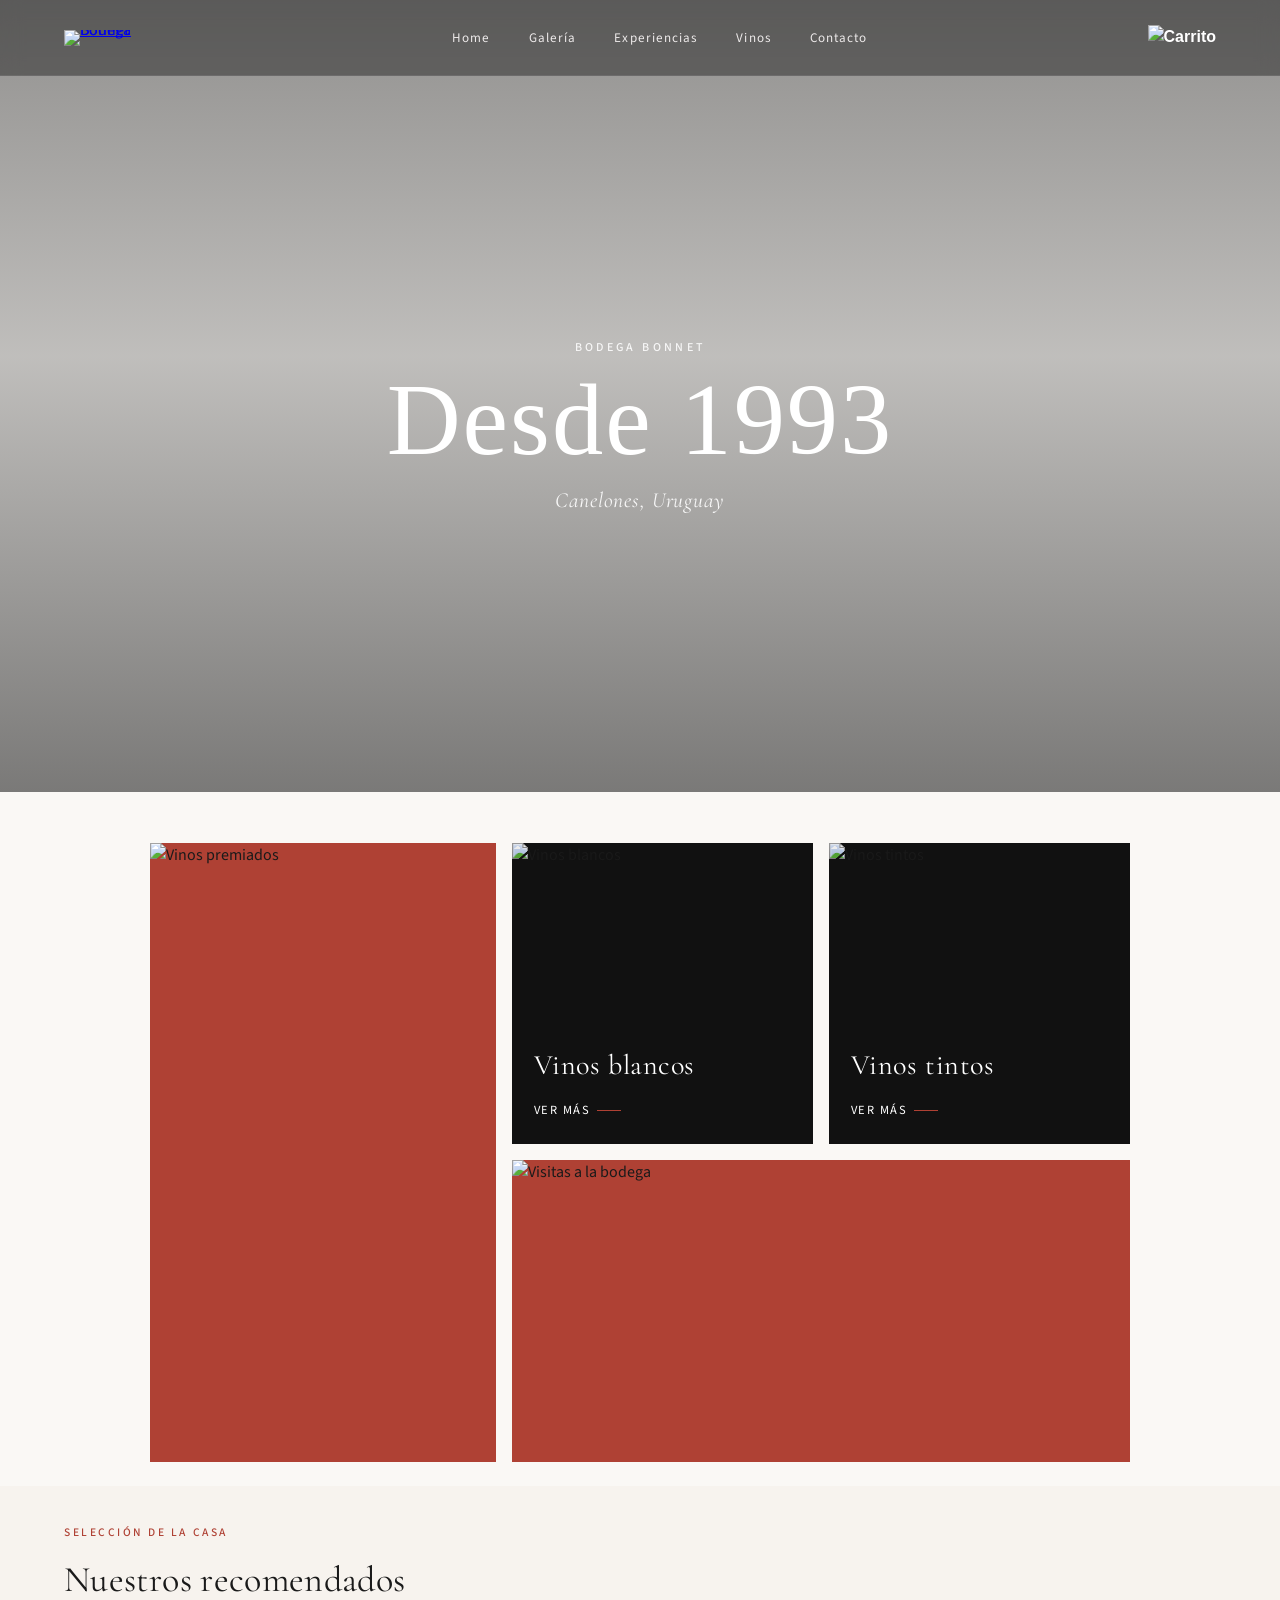
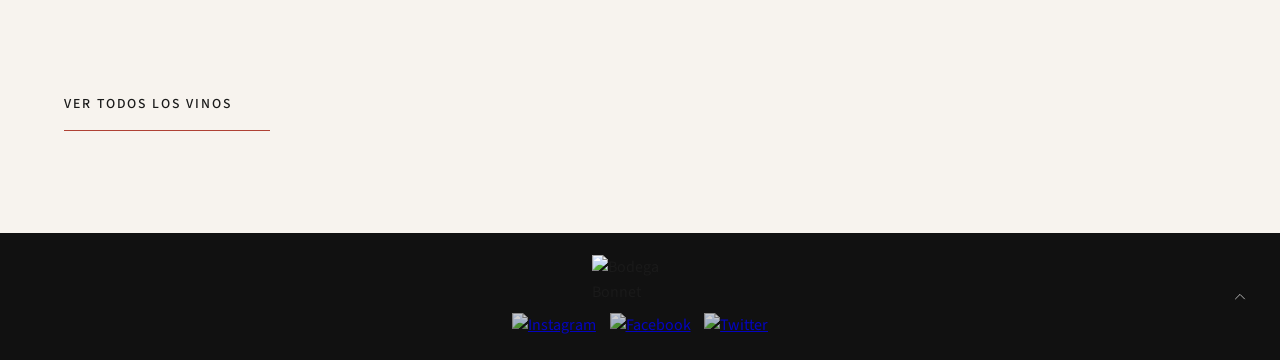
==== index.html @ 532e17ee "Add files via upload" ====
<!DOCTYPE html>
<html lang="es">

<head>
    <meta charset="UTF-8">
    <meta http-equiv="X-UA-Compatible" content="IE=edge">
    <meta name="viewport" content="width=device-width, initial-scale=1.0">
    <title>BONNET</title>
    <link rel="icon" href="IMG/LOGO.svg">
    <link rel="preconnect" href="https://fonts.googleapis.com">
    <link rel="preconnect" href="https://fonts.gstatic.com" crossorigin>
    <link href="https://fonts.googleapis.com/css2?family=Cormorant+Garamond:ital,wght@0,400;0,600;1,400&family=Source+Sans+3:wght@300;400;500;600&display=swap" rel="stylesheet">
    <link rel="stylesheet" href="estilos.css">
</head>

<body>

    <header>

        <div id="slider-vinos">

            <div id="menu-fijo">


                <nav>

                    <a href="index.html" class="logo-link" title="Ir al inicio"><img src="img/Logo-NAV.gif" alt="Bodega Bonnet" class="logo"></a>

                    <button type="button" class="nav-toggle" aria-label="Abrir menú" aria-expanded="false" aria-controls="ul">
                        <span></span>
                        <span></span>
                        <span></span>
                    </button>

                    <div id="ul">
                        <ul>
                            <li><a href="#">Home</a></li>
                            <li><a href="error.html">Galería</a></li>
                            <li><a href="actividades.html">Experiencias</a></li>
                            <li><a href="nuestrosvinos.html">Vinos</a></li>
                            <li><a href="formulario.html">Contacto</a></li>
                        </ul>
                    </div>

                    <a class="bolsa-a"><img src="img/BOLSA-DE-COMPRAS.gif" alt="Carrito" id="bolsa"> </a>
                </nav>

            </div>

            <div id="texto">
                <p class="hero-eyebrow">Bodega Bonnet</p>
                <h1>Desde 1993</h1>
                <p class="hero-sub">Canelones, Uruguay</p>
            </div>


        </div>

    </header>


    <section id="mensaje1">

        <div class="mensaje">

            <h2>¿Sos mayor de edad?</h2>
            <p class="mensaje-copy">Para ingresar a este sitio debés tener 18 años o más.</p>

            <div>
                <a id="btn-si">Sí</a>
                <a id="btn-no">No</a>
            </div>

        </div>

    </section>



    <main id="main-content">
        <section class="contenedor-section1">

            <div class="destacados-editorial">

                <article class="destacado destacado--hero">
                    <a href="nuestrosvinos.html">
                        <img src="img/vinospremiados.png" alt="Vinos premiados">
                        <div class="destacado-caption">
                            <span class="destacado-label">Selección</span>
                            <h3>Vinos premiados</h3>
                            <span class="destacado-link">Ver más</span>
                        </div>
                    </a>
                </article>

                <article class="destacado destacado--blancos" id="vinos-blancos">
                    <a href="nuestrosvinos.html">
                        <img src="img/vinos-blancos-grilla.png" alt="Vinos blancos" title="Vinos blancos">
                        <div class="destacado-caption">
                            <h3>Vinos blancos</h3>
                            <span class="destacado-link">Ver más</span>
                        </div>
                    </a>
                </article>

                <article class="destacado destacado--tintos" id="vinos-tintos">
                    <a href="nuestrosvinos.html">
                        <img src="img/vinos-tintos-grilla.png" alt="Vinos tintos">
                        <div class="destacado-caption">
                            <h3>Vinos tintos</h3>
                            <span class="destacado-link">Ver más</span>
                        </div>
                    </a>
                </article>

                <article class="destacado destacado--visitas">
                    <a href="actividades.html">
                        <img src="img/Visitas.png" alt="Visitas a la bodega" title="Nueva cosecha">
                        <div class="destacado-caption">
                            <span class="destacado-label">Experiencia</span>
                            <h3>Visitas a la bodega</h3>
                            <span class="destacado-link">Ver más</span>
                        </div>
                    </a>
                </article>

            </div>

        </section>

        <section class="section-recomendados">
            <div class="recomendaciones">
                <p class="section-eyebrow">Selección de la casa</p>
                <h2>Nuestros recomendados</h2>
            </div>

            <div class="grilla2x4">


            </div>

            <div class="cta-catalogo">
                <a id="boton-vinos" href="nuestrosvinos.html">Ver todos los vinos <img
                        src="img/flechaIr-Productos.png" alt=""></a>
            </div>

        </section>

    </main>




    <footer>

        <div class="footer-sencillo">

            <img src="img/Logo-NAV.gif" alt="Bodega Bonnet">


            <div class="redes">

                <a href="https://www.instagram.com" target="_blank"><img src="img/instagram.png" alt="Instagram"></a>
                <a href="https://www.facebook.com" target="_blank"> <img src="img/facebook.png" alt="Facebook"></a>
                <a href="https://twitter.com/?lang=en" target="_blank"><img src="img/Twiter.png" alt="Twitter"></a>

            </div>

        </div>



        <figure id="volver-home"><a href="#" aria-label="Volver arriba"><svg xmlns="http://www.w3.org/2000/svg" viewBox="0 0 24 24" fill="none" stroke="currentColor" stroke-width="1.25" stroke-linecap="round" stroke-linejoin="round" aria-hidden="true"><path d="M6 14.5 12 8.5l6 6"/></svg></a></figure>


    </footer>

    <script src="Script-js/script-nav.js"></script>
    <script src="Script-js/script-catalogo-productos.js"></script>
    <script src="Script-js/script-home.js"></script>

</body>

</html>
---- estilos.css ----
/*
* Prefixed by https://autoprefixer.github.io
* PostCSS: v8.4.14,
* Autoprefixer: v10.4.7
* Browsers: last 4 version
*/

:root{
    --color-ivory: #F7F3EE;
    --color-cream: #FAF8F5;
    --color-ink: #1A1A1A;
    --color-muted: #5C5650;
    --color-line: #D4CBC0;
    --color-terracotta: #AF4134;
    --color-terracotta-deep: #8E3228;
    --color-dark: #111111;
    --font-serif: 'Cormorant Garamond', Georgia, serif;
    --font-sans: 'Source Sans 3', 'romelio_sansregular', Arial, Helvetica, sans-serif;
    --font-script: 'tangerine', Georgia, serif;
    --space-section: clamp(3.5rem, 8vw, 6.5rem);
    --space-page: clamp(1.25rem, 5vw, 7%);
    --max-width: 1180px;
    --ease: cubic-bezier(0.22, 1, 0.36, 1);
}

*{
    margin: 0;
    padding: 0;
     box-sizing: border-box;
}

html{
    scroll-behavior: smooth;
}
.contenedor{
    width:80%;
    margin: 0 auto;

    
}


@font-face {
    font-family: 'romelio_sansregular';
    src: url(font/romelio-webfont.woff2) format('woff2'),
         url(font/romelio-webfont.woff) format('woff');
    font-weight: normal;
    font-style: normal;

}

@font-face {
    font-family: 'tangerine';
    src: url(font/tangerine-bold-webfont.woff) format('woff2'),
         url(font/tangerine-regular-webfont.woff2) format('woff');
    font-weight: normal;
    font-style: normal;

}

@font-face {
    font-family: 'Concert One';
    src: url('font/fonts/ConcertOne-Regular.eot');
    src: url('font/fonts/ConcertOne-Regular.eot?#iefix') format('embedded-opentype'),
         url('font/fonts/ConcertOne-Regular.woff2') format('woff2'),
         url('font/fonts/ConcertOne-Regular.woff') format('woff'),
         url('font/fonts/ConcertOne-Regular.ttf')  format('truetype'),
         url('font/fonts/ConcertOne-Regular.svg#Concert One') format('svg');
}

body{
    position: relative;
    background-color: var(--color-cream);
    color: var(--color-ink);
    font-family: var(--font-sans);
    font-weight: 400;
    line-height: 1.55;
    -webkit-font-smoothing: antialiased;
}


/* --------------------- HOME ---------------------------*/



/*-----------------------Menú---------------------------*/

#slider-vinos{
    min-height: 88vh;
    background-image: url(img/1.png);
    transition: background-image 1.2s var(--ease);
    background-size: cover;
    background-position: center;
    position: relative;
    display: flex;
    align-items: center;
    justify-content: center;
}

#slider-vinos::before{
    content: "";
    position: absolute;
    inset: 0;
    background: linear-gradient(
        180deg,
        rgba(17, 17, 17, 0.45) 0%,
        rgba(17, 17, 17, 0.25) 45%,
        rgba(17, 17, 17, 0.55) 100%
    );
    pointer-events: none;
}

header{
    position: relative;
    z-index: 10050;
}

#menu-fijo {
    width: 100%;
    position: fixed;
    top: 0;
    left: 0;
    z-index: 10050;
}

h1{
    color: white;
    font-size: clamp(3.5rem, 8vw, 6.5rem);
    font-family: var(--font-script);
    font-weight: normal;
    line-height: 1;
    letter-spacing: 0.02em;
}    

#texto{
    position: relative;
    z-index: 1;
    display: flex;
    flex-direction: column;
    text-align: center;
    justify-content: center;
    align-items: center;
    padding: 8rem var(--space-page) 4rem;
    gap: 0.75rem;
    animation: heroFade 1.4s var(--ease) both;
}

.hero-eyebrow{
    font-family: var(--font-sans);
    font-size: 0.75rem;
    font-weight: 500;
    letter-spacing: 0.28em;
    text-transform: uppercase;
    color: rgba(255, 255, 255, 0.88);
}

.hero-sub{
    font-family: var(--font-serif);
    font-size: clamp(1.05rem, 2vw, 1.35rem);
    font-style: italic;
    color: rgba(255, 255, 255, 0.9);
    letter-spacing: 0.04em;
}

@keyframes heroFade{
    from{
        opacity: 0;
        transform: translateY(18px);
    }
    to{
        opacity: 1;
        transform: translateY(0);
    }
}

header div nav,
#nuestros-vinos nav{
    background-color: rgba(17, 17, 17, 0.42);
    -webkit-backdrop-filter: blur(10px);
    backdrop-filter: blur(10px);
    display: flex;
    justify-content: space-between;
    align-items: center;
    min-height: 4.75rem;
    padding: 0.75rem var(--space-page);
    border-bottom: 1px solid rgba(255, 255, 255, 0.08);
}


#ul ul{
    list-style: none;
    display: flex;
    gap: clamp(1.25rem, 3vw, 2.75rem);
    align-items: center;
}


#ul ul li a{
    text-decoration: none;
    color: rgba(249, 245, 245, 0.92);
    font-family: var(--font-sans);
    font-size: 0.82rem;
    font-weight: 400;
    letter-spacing: 0.08em;
    position: relative;
    padding-bottom: 0.2rem;
    transition: color 0.35s var(--ease);
}

#ul ul li a::after{
    content: "";
    position: absolute;
    left: 0;
    bottom: 0;
    width: 100%;
    height: 1px;
    background: var(--color-terracotta);
    transform: scaleX(0);
    transform-origin: left;
    transition: transform 0.35s var(--ease);
}

#ul li a:hover{
    text-decoration: none;
    font-weight: 400;
    color: #ffffff;
}

#ul li a:hover::after{
    transform: scaleX(1);
}

.logo-link{
    display: inline-flex;
    align-items: center;
    line-height: 0;
    position: relative;
    z-index: 10110;
}

.logo{
    width: 108px;
    display: block;
}

.nav-toggle{
    display: none;
    width: 2.5rem;
    height: 2.5rem;
    padding: 0;
    border: none;
    background: transparent;
    cursor: pointer;
    position: relative;
    z-index: 10110;
    flex-direction: column;
    justify-content: center;
    align-items: center;
    gap: 5px;
}

.nav-toggle span{
    display: block;
    width: 1.35rem;
    height: 1.5px;
    background: #fff;
    transition: transform 0.3s var(--ease), opacity 0.3s var(--ease);
}

.bolsa-a{
    position: relative;
    z-index: 10110;
}




/*---------------- Mensaje al entrar ---------------------------*/
#mensaje1{
    display: none;
    justify-content: center;
    align-items: center;
    width: 100%;
    height: 100%;
    min-height: 100vh;
    padding: 1.5rem;
    background: rgba(17, 17, 17, 0.72);
    position: fixed;
    inset: 0;
    z-index: 10000;
}

#mensaje1[style*="block"]{
    display: flex !important;
}

.mensaje{
    width: min(100%, 420px);
    padding: 2.5rem 2rem 2rem;
    background: var(--color-ivory);
    text-align: center;
    box-shadow: 0 24px 60px rgba(0, 0, 0, 0.28);
}

.mensaje h2{
     font-family: var(--font-serif);
     font-size: clamp(1.6rem, 3vw, 2rem);
     font-weight: 400;
     text-align: center;
     margin-bottom: 0.65rem;
     color: var(--color-ink);
}

.mensaje-copy{
    font-family: var(--font-sans);
    font-size: 0.95rem;
    color: var(--color-muted);
    margin-bottom: 0.5rem;
}

.mensaje div {
    display: flex;
    justify-content: center;
    align-items:center ;
    gap: 1rem;
    padding: 1.5rem 0 0;
}



.mensaje div a{
    text-align: center;
    display:flex;
    justify-content: center;
    align-items: center;
    text-decoration: none;
    min-width: 6.5rem;
    height: 2.75rem;
    font-family: var(--font-sans);
    font-size: 0.9rem;
    font-weight: 500;
    letter-spacing: 0.06em;
    padding: 0 1.25rem;
    cursor: pointer;
    transition: background-color 0.3s var(--ease), color 0.3s var(--ease), border-color 0.3s var(--ease);
}

#btn-si{
    background-color: var(--color-ink);
    color: #fff;
    border: 1px solid var(--color-ink);
}

#btn-no{
    background-color: transparent;
    color: var(--color-ink);
    border: 1px solid var(--color-line);
}

.mensaje div a:hover {
    background-color: var(--color-terracotta);
    border-color: var(--color-terracotta);
    color: #fff;
}

 
/*----------------Sección destacados editorial -------------------*/

 

 .contenedor-section1{
    padding: clamp(2rem, 4vw, 3.25rem) var(--space-page) clamp(1rem, 2vw, 1.5rem);
    background: var(--color-cream);
 }


.destacados-editorial{
    max-width: 980px;
    margin: 0 auto;
    display: grid;
    grid-template-columns: 1.15fr 1fr 1fr;
    grid-template-rows: auto auto;
    gap: 1rem;
    align-items: stretch;
}

.destacado{
    position: relative;
    overflow: hidden;
    min-height: 0;
    background: var(--color-dark);
}

.destacado a{
    display: block;
    height: 100%;
    color: inherit;
    text-decoration: none;
}

.destacado img{
    width: 100%;
    height: 100%;
    object-fit: cover;
    display: block;
    opacity: 0.92;
    transition: transform 0.9s var(--ease), opacity 0.5s var(--ease);
}

.destacado:hover img{
    transform: scale(1.04);
    opacity: 1;
}

.destacado-caption{
    position: absolute;
    left: 0;
    right: 0;
    bottom: 0;
    padding: 1.5rem 1.35rem 1.35rem;
    background: linear-gradient(180deg, transparent 0%, rgba(17, 17, 17, 0.72) 100%);
    color: #fff;
    z-index: 1;
}

.destacado-label{
    display: inline-block;
    font-family: var(--font-sans);
    font-size: 0.68rem;
    font-weight: 500;
    letter-spacing: 0.22em;
    text-transform: uppercase;
    color: rgba(255, 255, 255, 0.78);
    margin-bottom: 0.35rem;
}

.destacado-caption h3{
    font-family: var(--font-serif);
    font-size: clamp(1.35rem, 2.2vw, 1.85rem);
    font-weight: 400;
    letter-spacing: 0.02em;
    margin-bottom: 0.55rem;
}

.destacado-link{
    display: inline-flex;
    align-items: center;
    gap: 0.4rem;
    font-family: var(--font-sans);
    font-size: 0.78rem;
    letter-spacing: 0.12em;
    text-transform: uppercase;
    color: #fff;
    position: relative;
    padding-bottom: 0.15rem;
}

.destacado-link::after{
    content: "";
    width: 1.5rem;
    height: 1px;
    background: var(--color-terracotta);
    transition: width 0.35s var(--ease);
}

.destacado:hover .destacado-link::after{
    width: 2.5rem;
}

.destacado--hero{
    grid-column: 1;
    grid-row: 1 / span 2;
    background: #AF4134;
    min-height: 100%;
}

.destacado--blancos{
    grid-column: 2;
    grid-row: 1;
    aspect-ratio: 1 / 1;
}

.destacado--tintos{
    grid-column: 3;
    grid-row: 1;
    aspect-ratio: 1 / 1;
}

.destacado--visitas{
    grid-column: 2 / span 2;
    grid-row: 2;
    aspect-ratio: 2.05 / 1;
    background: #AF4134;
}

/* Imágenes con tipografía propia: mostrar enteras, sin recorte */
.destacado--hero img,
.destacado--visitas img{
    width: 100%;
    height: 100%;
    object-fit: contain;
    object-position: center;
    opacity: 1;
}

/* El texto ya está en la imagen: no taparlo con caption */
.destacado--hero .destacado-caption,
.destacado--visitas .destacado-caption{
    background: transparent;
    padding: 0.85rem 1rem;
    opacity: 0;
    transition: opacity 0.35s var(--ease);
}

.destacado--hero:hover .destacado-caption,
.destacado--visitas:hover .destacado-caption{
    opacity: 1;
}

.destacado--hero .destacado-label,
.destacado--hero .destacado-caption h3,
.destacado--visitas .destacado-label,
.destacado--visitas .destacado-caption h3{
    display: none;
}

.destacado--hero .destacado-link,
.destacado--visitas .destacado-link{
    background: rgba(17, 17, 17, 0.72);
    padding: 0.45rem 0.75rem;
}

/* Legacy grids kept for compatibility */
.grilla4x3,
.grilla1x4{
    display: none;
}

/* ---------------------------- Recomendados -----------------------------------*/

.section-recomendados{
    padding: 0 var(--space-page) var(--space-section);
    background: var(--color-ivory);
}

.grilla2x4{
    max-width: var(--max-width);
    margin: 0 auto 2.5rem;
    display: grid;
    grid-template-columns: repeat(4, 1fr);
    gap: clamp(1.25rem, 3vw, 2rem);
    align-items: start;
}

.grilla2x4 article,
.recomendado-card{
    transition: transform 0.5s var(--ease);
    background: transparent;
}

.grilla2x4 article:hover,
.recomendado-card:hover{
    transform: translateY(-6px);
}

.recomendado-media{
    display: block;
    overflow: hidden;
    background: #EFE8DF;
    aspect-ratio: 3 / 4;
    margin-bottom: 1rem;
}

 .links-destacados a{
    display: inline-block;
    font-family: var(--font-sans);
    text-decoration: none;
    color: var(--color-ink);
    padding: 0;
    text-align: left;
    font-size: 0.78rem;
    letter-spacing: 0.12em;
    text-transform: uppercase;
    border-bottom: 1px solid var(--color-terracotta);
    padding-bottom: 0.15rem;
    transition: color 0.3s var(--ease);
}

.links-destacados a:hover{
    color: var(--color-terracotta);
}

.grilla2x4 p,
.recomendado-info p {
    color: var(--color-muted);
    text-align: left;
    font-family: var(--font-sans);
    font-size: 0.88rem;
    line-height: 1.55;
    margin-top: 0.45rem;
    margin-bottom: 0.75rem;
    display: -webkit-box;
    -webkit-line-clamp: 3;
    -webkit-box-orient: vertical;
    overflow: hidden;
}

.recomendado-info h3{
    font-family: var(--font-serif);
    font-size: 1.35rem;
    font-weight: 400;
    color: var(--color-ink);
    letter-spacing: 0.01em;
}


.recomendaciones h2{
    font-size: clamp(1.5rem, 3vw, 2.25rem);
    font-weight: 400;
    letter-spacing: 0.01em;
    font-family: var(--font-serif);
    color: var(--color-ink);
    padding-bottom: 0;
}
.recomendaciones {
    max-width: var(--max-width);
    margin: 0 auto;
    padding: clamp(1.75rem, 3vw, 2.5rem) 0 2rem;
}

.section-eyebrow{
    font-family: var(--font-sans);
    font-size: 0.72rem;
    font-weight: 500;
    letter-spacing: 0.22em;
    text-transform: uppercase;
    color: var(--color-terracotta);
    margin-bottom: 0.65rem;
}

article .precio-destacados,
.precio-destacados{
    font-family: var(--font-sans);
    font-size: 1rem;
    font-weight: 600;
    color: var(--color-ink);
    letter-spacing: 0.02em;
    margin-bottom: 0.85rem !important;
}
.grilla2x4 > *:nth-child(1),
.grilla2x4 > *:nth-child(2),
.grilla2x4 > *:nth-child(3),
.grilla2x4 > *:nth-child(4){
    grid-column: auto;
    grid-row: auto;
}



.grilla2x4  article img,
.recomendado-media img{
    width: 100%;
    height: 100%;
    max-width: 100%;
    object-fit: cover;
    transition: transform 0.8s var(--ease);
}

.recomendado-card:hover .recomendado-media img{
    transform: scale(1.04);
}

section #boton-mas-vinos{
    display: flex;
    justify-content: space-between;

}
#boton-vinos img{
   width: 28px;
   transition: transform 0.45s var(--ease);
   margin-left: 0.65rem;
   
}

.cta-catalogo{
    max-width: var(--max-width);
    margin: 0 auto;
    display: flex;
    justify-content: flex-start;
}


#boton-vinos{
 text-decoration: none;
 font-family: var(--font-sans);
 color: var(--color-ink);
 padding: 0.9rem 0;
 background-color: transparent;
 text-align: center;
 display: inline-flex;
 justify-content: center;
 align-items: center;
 margin-bottom: 0;
 font-size: 0.86rem;
 font-weight: 500;
 letter-spacing: 0.14em;
 text-transform: uppercase;
 margin-left: 0;
 margin-right: 0;
 border-bottom: 1px solid var(--color-terracotta);
 transition: color 0.3s var(--ease);
}
#boton-vinos:hover{
    color: var(--color-terracotta);
}
#boton-vinos img:hover{
    transform: translateX(4px);
}
   



   /*------------------------FOOTER------------------------------*/

   
   footer{

    display: flex;
    justify-content: center;
    align-items: center;
   position: relative;
   background-color: var(--color-dark);
   background-size: cover;
   padding: 1.35rem var(--space-page);
   
}
  
.footer-sencillo{

    display: flex; 
   flex-direction: column;
   align-items: center;
   
}
  
  footer .footer-sencillo > img,
  footer .footer-sencillo > a > img {
    
   width: 96px;
   margin-bottom: 0.55rem;
    
  }
    
    .redes {
        display: flex; 
        align-items: center;
        justify-content: center;
        gap: 0.85rem;
        padding: 0;
      
      }


  
   .redes a img{
    transition: transform 0.45s var(--ease), opacity 0.3s var(--ease);
    width: 20px;
    opacity: 0.8;
    
   }
   .redes a img:hover {
    transform: translateY(-2px);
    opacity: 1;
    
   }

@media (max-width: 960px){
    .destacados-editorial{
        grid-template-columns: 1fr 1fr;
        grid-template-rows: auto;
    }
    .destacado--hero{
        grid-column: 1 / span 2;
        grid-row: auto;
        aspect-ratio: 1 / 1;
        min-height: 0;
    }
    .destacado--blancos,
    .destacado--tintos,
    .destacado--visitas{
        grid-column: auto;
        grid-row: auto;
    }
    .destacado--visitas{
        grid-column: 1 / span 2;
        aspect-ratio: 2 / 1;
    }
    .grilla2x4{
        grid-template-columns: 1fr 1fr;
    }
    #ul ul{
        gap: 1rem;
    }
}

@media (max-width: 700px){
    header div nav,
    #nuestros-vinos nav{
        flex-wrap: nowrap;
        gap: 0.75rem;
        min-height: 4.25rem;
        padding: 0.75rem 1rem;
        position: relative;
    }

    .nav-toggle{
        display: flex;
        margin-left: auto;
        order: 3;
    }

    .bolsa-a{
        order: 2;
        margin-left: auto;
    }

    .nav-toggle{
        margin-left: 0.35rem;
    }

    #ul{
        position: fixed;
        top: 0;
        right: 0;
        left: auto;
        bottom: auto;
        width: min(100%, 20rem);
        height: 50vh;
        background: rgba(17, 17, 17, 0.97);
        display: flex;
        align-items: center;
        justify-content: center;
        opacity: 0;
        visibility: hidden;
        pointer-events: none;
        transition: opacity 0.35s var(--ease), visibility 0.35s var(--ease), transform 0.35s var(--ease);
        transform: translateY(-0.75rem);
        z-index: 10100;
        order: unset;
        box-shadow: -8px 12px 40px rgba(0, 0, 0, 0.35);
    }

    nav.nav-abierta #ul{
        opacity: 1;
        visibility: visible;
        pointer-events: auto;
        transform: translateY(0);
    }

    body.menu-bloqueado header,
    body.menu-bloqueado #menu-fijo,
    body.menu-bloqueado nav{
        z-index: 10100;
        position: relative;
    }

    body.menu-bloqueado #menu-fijo{
        position: fixed;
    }

    #experiencia,
    #form,
    .error,
    main,
    .contenedor-section1,
    .section-recomendados,
    .section-descuentos,
    .filtros,
    #detalle,
    .miga-de-pan{
        position: relative;
        z-index: 1;
    }

    #cartel-proximamente{
        z-index: 2;
    }

    #ul ul{
        flex-direction: column;
        flex-wrap: nowrap;
        justify-content: center;
        gap: 1.5rem;
        text-align: center;
    }

    #ul ul li a{
        font-size: 1.15rem;
        letter-spacing: 0.14em;
    }

    nav.nav-abierta .nav-toggle span:nth-child(1){
        transform: translateY(6.5px) rotate(45deg);
    }
    nav.nav-abierta .nav-toggle span:nth-child(2){
        opacity: 0;
    }
    nav.nav-abierta .nav-toggle span:nth-child(3){
        transform: translateY(-6.5px) rotate(-45deg);
    }

    body.menu-bloqueado{
        overflow: hidden;
    }

    .destacados-editorial{
        grid-template-columns: 1fr;
        gap: 1rem;
    }
    .destacado--hero,
    .destacado--visitas,
    .destacado--blancos,
    .destacado--tintos{
        grid-column: 1;
        aspect-ratio: 1 / 1;
        min-height: 0;
    }
    .grilla2x4{
        grid-template-columns: 1fr;
        max-width: 420px;
    }
    .cta-catalogo{
        justify-content: flex-start;
    }
    #mensaje1 .mensaje{
        padding: 2rem 1.35rem;
    }
}

 
/* Legacy placeholders — grids replaced by .destacados-editorial */
.grilla4x3  img{ width: 100%; height: 100%; object-fit: cover; }
.grilla1x4 a{ display: none; }

 
 
   /* -----------------------Formulario------------------------*/
   
   #form{
    position: relative;
    display: block;
    width: 80%;
    max-width: var(--max-width);
    margin: 0 auto;
    padding: clamp(2.5rem, 5vw, 4rem) 0 clamp(3.5rem, 6vw, 5rem);
    background: transparent;
    background-image: none;
   }

   #form::before{
    content: "";
    position: absolute;
    right: -4%;
    top: 18%;
    width: min(42vw, 380px);
    height: min(42vw, 380px);
    background-image: url(IMG/backgroungFormulario1.jpg);
    background-size: cover;
    background-position: center;
    opacity: 0.12;
    pointer-events: none;
    z-index: 0;
   }

   .contacto-intro{
    position: relative;
    z-index: 1;
    max-width: 36rem;
    margin-bottom: 2.25rem;
   }

   .contacto-intro .section-eyebrow{
    margin-bottom: 0.55rem;
   }

   #textoh3{
     width: auto;
     border-bottom: none;
     margin: 0 0 0.75rem;
     font-family: var(--font-serif);
     font-size: clamp(1.85rem, 3.5vw, 2.75rem);
     letter-spacing: 0.01em;
     font-weight: 400;
     text-align: left;
     color: var(--color-ink);
   }

   .contacto-lead{
    font-family: var(--font-sans);
    font-size: 1rem;
    color: var(--color-muted);
    line-height: 1.6;
    margin: 0;
   }

   .contacto-layout{
    position: relative;
    z-index: 1;
    display: grid;
    grid-template-columns: minmax(0, 1.4fr) minmax(220px, 0.75fr);
    gap: clamp(2rem, 5vw, 3.5rem);
    align-items: start;
   }

   #form form,
   .contacto-form{
    width: 100%;
    padding: 0;
    display: flex;
    flex-direction: column;
    gap: 1.1rem;
   }

   .form-row{
    display: grid;
    grid-template-columns: 1fr 1fr;
    gap: 1rem;
   }

   #form label {
    display: flex;
    flex-direction: column;
    gap: 0.45rem;
    margin-bottom: 0;
    font-family: var(--font-sans);
    font-size: 0.78rem;
    font-weight: 500;
    letter-spacing: 0.08em;
    text-transform: uppercase;
    color: var(--color-muted);
  }

  #form input,
  #form textarea {
    width: 100%;
    height: auto;
    min-height: 2.75rem;
    padding: 0.75rem 0.9rem;
    box-sizing: border-box;
    background-color: var(--color-ivory);
    border: 1px solid var(--color-line);
    color: var(--color-ink);
    font-family: var(--font-sans);
    font-size: 0.95rem;
    letter-spacing: 0;
    text-transform: none;
    font-weight: 400;
    outline: none;
    transition: border-color 0.25s var(--ease), box-shadow 0.25s var(--ease);
  }

  #form textarea{
    min-height: 8rem;
    resize: vertical;
  }

  #form input::placeholder,
  #form textarea::placeholder{
    color: #9A928A;
  }

  #form input:focus,
  #form textarea:focus{
    border-color: var(--color-terracotta);
    box-shadow: 0 0 0 3px rgba(175, 65, 52, 0.12);
  }

  .form-note,
  #form form p.form-note{
    font-family: var(--font-sans);
    font-size: 0.82rem;
    color: var(--color-muted);
    margin: 0;
  }

   #mensaje-de-error,
   #mensaje-de-error2{
    color: var(--color-terracotta-deep);
    font-size: 0.85rem;
    font-family: var(--font-sans);
    margin: 0;
    min-height: 0;
   }

   #mensaje-ok{
    font-size: 0.9rem;
    padding: 0;
    font-family: var(--font-sans);
    color: #2f6b4f;
    margin: 0;
   }

  #form button,
  #btn-enviar-form {
    align-self: flex-start;
    background-color: var(--color-ink);
    color: #fff;
    padding: 0.9rem 1.75rem;
    border: none;
    cursor: pointer;
    font-family: var(--font-sans);
    letter-spacing: 0.12em;
    text-transform: uppercase;
    font-size: 0.8rem;
    transition: background-color 0.3s var(--ease);
  }
  #form button:hover,
  #btn-enviar-form:hover{
    background-color: var(--color-terracotta);
  }

  .contacto-datos{
    padding: 1.75rem 1.5rem;
    background: var(--color-ivory);
    border-top: 1px solid var(--color-terracotta);
  }

  .contacto-datos h4{
    font-family: var(--font-serif);
    font-size: 1.35rem;
    font-weight: 400;
    color: var(--color-ink);
    margin: 0 0 1.25rem;
  }

  .contacto-datos p{
    font-family: var(--font-sans);
    font-size: 0.95rem;
    color: var(--color-ink);
    margin: 0 0 1rem;
    line-height: 1.5;
  }

  .contacto-datos p span{
    display: block;
    font-size: 0.7rem;
    letter-spacing: 0.14em;
    text-transform: uppercase;
    color: var(--color-muted);
    margin-bottom: 0.2rem;
  }

   #form .contacto-datos a{
    text-decoration: none;
    color: var(--color-ink);
    font-family: var(--font-sans);
    border-bottom: 1px solid var(--color-terracotta);
    padding-bottom: 0.05rem;
   }
   #form .contacto-datos a:hover{
    color: var(--color-terracotta);
   }

@media (max-width: 860px){
    .contacto-layout{
        grid-template-columns: 1fr;
    }
    .form-row{
        grid-template-columns: 1fr;
    }
    #form{
        width: calc(100% - 2.5rem);
    }
    #form::before{
        opacity: 0.08;
        right: -8%;
        top: auto;
        bottom: 8%;
    }
}

 
/*-------------------------- Flecha volver a HOME ------------------------------*/
   
   #volver-home{
    position: absolute;
    right: 1.5rem;
    top: 50%;
    bottom: auto;
    transform: translateY(-50%);
    margin: 0;
   }
   #volver-home a{
    display: flex;
    align-items: center;
    justify-content: center;
    width: 2rem;
    height: 2rem;
    color: rgba(255, 255, 255, 0.72);
    transition: color 0.3s var(--ease), transform 0.3s var(--ease);
   }
   #volver-home a:hover{
    color: #fff;
    transform: translateY(-3px);
   }
   #volver-home svg{
    width: 18px;
    height: 18px;
    display: block;
   }
/*PAGINA ACTIVIDADES*/


  /* ------------------------Actividades -----------------------*/

  #experiencia{
    display: grid;
    grid-template-columns: repeat(3, 1fr);
    gap: clamp(1.25rem, 3vw, 2rem);
    align-items: start;
    width: 80%;
    max-width: var(--max-width);
    margin: 0 auto;
    padding: clamp(2rem, 5vw, 3.5rem) 0 clamp(3rem, 6vw, 4.5rem);
    position: relative;
    box-sizing: border-box;
  }

  #cartel-proximamente{
    background-color: var(--color-terracotta);
    width: auto;
    min-width: 140px;
    height: auto;
    padding: 0.55rem 1rem;
    display: flex;
    align-items: center;
    justify-content: center;
    position: absolute;
    top: 1.25rem;
    right: 0;
    z-index: 2;
  }

  #cartel-proximamente p{
    text-align: center;
    color: #fff;
    font-size: 0.72rem;
    font-weight: 500;
    letter-spacing: 0.16em;
    font-family: var(--font-sans);
    margin: 0;
  }

  #experiencia article img{
    width: 100%;
    height: auto;
    aspect-ratio: 4 / 3;
    object-fit: cover;
    display: block;
    transition: opacity 0.3s var(--ease);
    opacity: 0.92;
  }

  #experiencia article img:hover{
   opacity: 1;
  }

  #experiencia article{
    border: none;
    width: 100%;
    background: var(--color-ivory);
    display: flex;
    flex-direction: column;
    min-width: 0;
  }

 .contenido-evento{
    margin-top: 0;
    margin-bottom: 0;
    padding: 1rem 1rem 0.65rem;
    transition: opacity 0.8s var(--ease), transform 0.8s var(--ease);
    opacity: 0;
    transform: translateY(10px);
  }
 
  .contenido-evento h2{
    font-family: var(--font-serif);
    font-size: clamp(1.35rem, 2vw, 1.65rem);
    font-weight: 400;
    letter-spacing: 0.01rem;
    margin: 0 0 0.45rem;
    color: var(--color-ink);
    line-height: 1.25;
  }

  .contenido-evento p{
    font-family: var(--font-sans);
    font-size: 0.92rem;
    color: var(--color-muted);
    margin: 0 0 0.45rem;
    line-height: 1.5;
  }

  .link-eventos{
    display: flex;
    align-items: center;
    transition: opacity 0.8s var(--ease), transform 0.8s var(--ease);
    margin: 0;
    padding: 0 1rem 1.1rem;
    opacity: 0;
    transform: translateY(10px);
  }
  
  .link-eventos a{
    text-decoration: none;
    color: #fff;
    font-family: var(--font-sans);
    font-size: 0.72rem;
    letter-spacing: 0.1em;
    text-transform: uppercase;
    background-color: var(--color-ink);
    padding: 0.75rem 1rem;
    transition: background-color 0.3s var(--ease);
  }

  .link-eventos a:hover{
    color: #ffffff;
    background-color: var(--color-terracotta);
  }
  
  .fecha-evento{
    font-size: 0.82rem !important;
    font-weight: 600 !important;
    font-family: var(--font-sans);
    color: var(--color-ink) !important;
    margin-top: 0.35rem !important;
    margin-bottom: 0 !important;
  }

@media (max-width: 960px){
    #experiencia{
        width: calc(100% - 3rem);
        grid-template-columns: 1fr 1fr;
        gap: 1.35rem;
        padding-top: 3.5rem;
    }

    #experiencia article:last-child{
        grid-column: 1 / -1;
        max-width: 420px;
        justify-self: center;
        width: 100%;
    }

    #cartel-proximamente{
        right: 0;
        top: 1rem;
    }
}

@media (max-width: 700px){
    #experiencia{
        width: 100%;
        grid-template-columns: 1fr;
        gap: 1.5rem;
        padding: 3.75rem 0 2.5rem;
        margin: 0;
    }

    #experiencia article,
    #experiencia article:last-child{
        max-width: none;
        width: 100%;
        justify-self: stretch;
        grid-column: auto;
    }

    #experiencia article img{
        aspect-ratio: 16 / 10;
        width: 100%;
    }

    .contenido-evento{
        padding: 0.9rem 1rem 0.5rem;
    }

    .contenido-evento h2{
        font-size: 1.4rem;
    }

    .contenido-evento p{
        font-size: 0.9rem;
    }

    .link-eventos{
        padding: 0 1rem 1rem;
    }

    .link-eventos a{
        width: 100%;
        text-align: center;
        box-sizing: border-box;
    }

    #cartel-proximamente{
        top: 0.85rem;
        right: 1rem;
        left: auto;
        min-width: 0;
        padding: 0.45rem 0.85rem;
    }

    #cartel-proximamente p{
        font-size: 0.65rem;
        letter-spacing: 0.12em;
    }
}

   /*PAGINA ¨NUESTROS VINOS¨ */

   /* -----------Seccioón Galería de vinos------------------*/
    #nuestros-vinos nav{
        background-color: rgba(17, 17, 17, 0.94);
    }

  

   .precio{
    margin-top: 0.4rem;
    display: flex;
    flex-direction: column;
    align-items: flex-start;
    gap: 0.65rem;
   }
   .precio a{

    text-decoration: none;
    color: rgb(255, 255, 255);
    background-color: var(--color-ink);
    border-radius: 0;
    font-family: var(--font-sans);
    font-size: 0.72rem;
    letter-spacing: 0.1em;
    text-transform: uppercase;
    padding: 0.55rem 0.9rem;
    width: auto;
    text-align: center;
    margin-bottom: 0;
    display: inline-block;
   
   }

   .precio:hover a{

    background-color: var(--color-terracotta);
   
    transform: none;

   }



   #titulo{
    width: 80%;
    margin-left: auto;
    margin-right: auto;
   }

    #titulo h2{
         
        font-size: clamp(1.4rem, 2.6vw, 2.05rem);
        letter-spacing: 0.01em;
        font-family: var(--font-serif);
        font-weight: 400;
        margin-bottom: 1.5rem;
        text-align: left;
        padding-left: 0;
        margin-top: 1.5rem;
        border-bottom: none;
        max-width: none;
        margin-left: 0;
        margin-right: 0;
       
    }


   #vinos article h3{
    text-align: left;
    font-size: 1.2rem;
    font-family: var(--font-serif);
    font-weight: 400;
    margin-top: 0.55rem;
    margin-bottom: 0;
    padding: 0 1rem;
    color: var(--color-ink);
    line-height: 1.25;
    
    
   }
   #vinos article div p{
     font-weight: 600;
     margin: 0;
     padding: 0;
     font-size: 1rem;
     color: var(--color-ink);
   }
   

   #vinos article > p{
    margin-top: 0.15rem;
    margin-bottom: 0;
    text-align: left;
    font-family: var(--font-sans);
    font-size: 0.85rem;
    color: var(--color-muted);
    padding: 0 1rem;
    line-height: 1.3;
   }

 
   
   
   /*FILTROS PRINCIPALES*/
  

   .filtros{
    padding: 0 var(--space-page);
    margin: 1.5rem 0 0.5rem;
   }

   .filtros2{
    width: 80%;
    max-width: none;
    margin: 0 auto;
    padding: 1.5rem 0 0.25rem;
    display: grid;
    grid-template-columns: repeat(4, 1fr);
    gap: 1.75rem 2rem;
    align-items: start;
    border-top: 1px solid var(--color-line);
   }

   .filtro-grupo{
    display: flex;
    flex-direction: column;
    gap: 0.85rem;
    min-width: 0;
   }

   .filtros2 h3,
   .filtros2 .section-title{
    font-size: 0.72rem;
    font-family: var(--font-sans);
    font-weight: 500;
    letter-spacing: 0.16em;
    text-transform: uppercase;
    color: var(--color-muted);
    margin: 0;
   }

   #selector1,
   #selector2{
    display: flex;
    flex-direction: column;
    gap: 0.55rem;
   }

   .filtros2 label{
    width: auto;
    display: flex;
    align-items: center;
    justify-content: flex-start;
    gap: 0.65rem;
    font-family: var(--font-sans);
    font-size: 0.92rem;
    color: var(--color-ink);
    cursor: pointer;
    line-height: 1.2;
   }

   .filtros2 label span{
    transition: color 0.25s var(--ease);
   }

   .filtros2 label:hover span{
    color: var(--color-terracotta);
   }

   .filtros2 label input,
   .filtros2 label input[type="checkbox"]{
    width: 1rem;
    height: 1rem;
    margin: 0;
    flex-shrink: 0;
    accent-color: var(--color-terracotta);
    cursor: pointer;
   }

   #selector3,
   #buscar{
    width: 100%;
    height: 2.6rem;
    padding: 0 0.85rem;
    border: 1px solid var(--color-line);
    background: var(--color-ivory);
    color: var(--color-ink);
    font-family: var(--font-sans);
    font-size: 0.9rem;
    outline: none;
    transition: border-color 0.25s var(--ease), box-shadow 0.25s var(--ease);
   }

   #selector3{
    appearance: none;
    background-image: url("data:image/svg+xml,%3Csvg xmlns='http://www.w3.org/2000/svg' width='12' height='8' viewBox='0 0 12 8' fill='none'%3E%3Cpath d='M1 1.5L6 6.5L11 1.5' stroke='%235C5650' stroke-width='1.25' stroke-linecap='round' stroke-linejoin='round'/%3E%3C/svg%3E");
    background-repeat: no-repeat;
    background-position: right 0.85rem center;
    padding-right: 2.2rem;
    cursor: pointer;
   }

   #buscar::placeholder{
    color: #9A928A;
   }

   #selector3:focus,
   #buscar:focus{
    border-color: var(--color-terracotta);
    box-shadow: 0 0 0 3px rgba(175, 65, 52, 0.12);
   }

@media (max-width: 900px){
    .filtros2{
        grid-template-columns: 1fr 1fr;
        width: 100%;
    }
}

@media (max-width: 560px){
    .filtros2{
        grid-template-columns: 1fr;
        gap: 1.35rem;
    }
}

 

/* Menú - carrito de compra*/

#bolsa{
    width: 1.9rem;
    transition: all ease 1s;
}
#bolsa:hover{
    transform: scale(1.2);
}

#total-a-pagar{
    font-weight: bold;
    color: green;
    
}
.bolsa-a{
    color: white;
    font-weight: bold;
    font-family: Arial, Helvetica, sans-serif;
}
.carrito-contenedor2{
 
}
#carrito-contenido{
    width: 30%;
    min-height: 40vh;
    border: 2px solid;
    display: flex;
    justify-content: center;
    flex-wrap: wrap;
    gap: 3%;
    background-color: white;
    position: absolute;
    top: 8%;
    right: 0;
    display: none;
 
}

#carrito-contenido .carrito-contenedor2 a{
    text-decoration: none;
    font-family: Arial, Helvetica, sans-serif;
    font-size: 0.9rem;
    display: flex;
    align-items: center;
    margin-bottom: 10%;
    margin-top: 10%;
    justify-content: center;
    flex-direction: column;
    text-align: center;
    color: #ffffff;
    background-color: rgb(0, 0, 0);
    height: 5vh;
   

}

#salir{
    display: flex;
   justify-content: flex-end;
   padding-left: 80%;
   margin-top: 2%;
}

#salir a{
     font-family: Arial, Helvetica, sans-serif;
    text-decoration: none;
    background-color: white;
    color: #000000;
    font-weight: bold;
    
}
#carrito-contenido .carrito-contenedor2 a:hover{
    color: #ffffff;
    background-color: green;
}

#suma-total{
   width: 100%;
}
#carrito-contenido p{
  
   text-align: center;
   margin-top: 10%;
   font-family: Arial, Helvetica, sans-serif;
    
}
#precio-total, #cantidad{
    font-weight: bold;
   
}



    /* -----------Sección Galería de vinos------------------*/

    #vinos {
    
    display: flex;
    flex-wrap: wrap;
    gap: 5%;
    
   }

   #vinos article{
    width: 30%;
    margin-bottom: 1.5rem;
    border: none;
    background: var(--color-ivory);
    display: flex;
    flex-direction: column;
   }

   #vinos article figure img{
    width: 100%;
    object-fit: cover;
    opacity: 0.9;
    transition: all 0.3 ease;
   
   }
   #vinos article figure img:hover{
    opacity: 1;

   }

   #vinos article .vino-img-link{
    display: block;
    line-height: 0;
   }


   #vinos article .precio {
    display: flex;
    flex-direction: column;
    align-items: flex-start;
    padding: 0 1rem 0.85rem;
    margin-top: 0.35rem;
    gap: 0.45rem;
   }

@media (max-width: 700px){
    #titulo{
        width: 100%;
        padding-left: 1rem;
        padding-right: 1rem;
        box-sizing: border-box;
    }

    #vinos.contenedor,
    section#vinos.contenedor,
    #vinos{
        width: 100%;
        margin: 0;
        padding: 0;
        display: flex;
        flex-direction: column;
        flex-wrap: nowrap;
        gap: 1.75rem;
    }

    #vinos article{
        width: 100%;
        margin-bottom: 0;
    }

    #vinos article figure{
        width: 100%;
        margin: 0;
    }

    #vinos article figure img{
        width: 100%;
        max-width: 100%;
        height: auto;
        display: block;
        object-fit: cover;
    }

    #vinos article .vino-ver-mas{
        display: none;
    }

    #vinos article .vino-img-link{
        display: block;
        width: 100%;
        position: relative;
        overflow: hidden;
    }

    #vinos article .vino-img-link::after{
        content: "Tocá la foto · Ver detalle";
        position: absolute;
        left: 0;
        right: 0;
        bottom: 0;
        padding: 2rem 1rem 0.95rem;
        background: linear-gradient(180deg, transparent 0%, rgba(17, 17, 17, 0.78) 100%);
        color: #fff;
        font-family: var(--font-sans);
        font-size: 0.72rem;
        font-weight: 500;
        letter-spacing: 0.12em;
        text-transform: uppercase;
        text-align: center;
        pointer-events: none;
        animation: toqueHint 2.6s ease-in-out infinite;
    }
}

@keyframes toqueHint {
    0%, 100% { opacity: 0.72; }
    50% { opacity: 1; }
}

   #npaginas{
    width: 100%;
    display: flex;
    justify-content: center;
    align-items: center;
    gap: 1rem;
    margin-bottom: 5%;
    margin-top: 1%;
   }
   #npaginas a{
    display: flex;
    align-items: center;
    justify-content: center;
    text-align: center;
    text-decoration: none;
    width: 40px;
    height: 40px;
    border-radius: 50%;
    background-color: #f3ecec;
    color: #000000;
   }

   #npaginas a:hover{
    background-color: rgb(248, 190, 190);

   }

   .linea{
    width: 100%;
    border-bottom: 4px solid rgba(14, 12, 13, 0.596);
   }
   


   /*FILTROS PRINCIPALES — estilos unificados más arriba */

   .tituloh2 h2 {
    font-size: 1rem;
   
   }

   /* CARTEL SELECCIÓN DE TEMPORADA-------------*/

.section-descuentos{
    display: flex;
    justify-content: center;
    margin-top: 2.5rem;
    margin-bottom: 2.5rem;
    padding: 0 var(--space-page);
}

 .descuentos{
   padding: 2.25rem 2.5rem;
   display: flex;
   justify-content: space-between;
   align-items: center;
   flex-wrap: wrap;
   gap: 2rem;
   width: 100%;
   max-width: var(--max-width);
   background-color: var(--color-dark);
   border-top: 1px solid rgba(255, 255, 255, 0.08);
   border-bottom: 1px solid var(--color-terracotta);
}

.descuentos--finalizado{
    opacity: 0.72;
}

.black{
    text-align: left;
}

 .black h2{
    color: white;
    font-family: var(--font-serif);
    font-weight: 400;
    font-size: clamp(1.85rem, 3.5vw, 2.75rem);
    text-align: left;
    margin-bottom: 0.45rem;
 }
 .black h3{
    color: rgba(255,255,255,0.72);
    font-family: var(--font-sans);
    font-weight: 400;
    font-size: 0.82rem;
    letter-spacing: 0.16em;
    text-transform: uppercase;
    text-align: left;
 }

 .tiempo-restante{
    display: flex;
    flex-direction: column;
    align-items: flex-end;
    gap: 0.75rem;
 }

.countdown-label{
    color: rgba(255,255,255,0.55);
    font-family: var(--font-sans);
    font-size: 0.72rem;
    letter-spacing: 0.18em;
    text-transform: uppercase;
    font-weight: 500;
    margin: 0;
}

.countdown{
    display: flex;
    align-items: stretch;
    gap: 0.55rem;
}

.countdown-unit{
    min-width: 3.6rem;
    padding: 0.55rem 0.65rem;
    background: rgba(255, 255, 255, 0.06);
    border: 1px solid rgba(255, 255, 255, 0.1);
    text-align: center;
}

.countdown-value{
    display: block;
    color: #fff;
    font-family: var(--font-serif);
    font-size: clamp(1.45rem, 2.4vw, 1.9rem);
    font-weight: 400;
    line-height: 1.1;
    letter-spacing: 0.04em;
}

.countdown-meta{
    display: block;
    margin-top: 0.3rem;
    color: rgba(255, 255, 255, 0.5);
    font-family: var(--font-sans);
    font-size: 0.62rem;
    letter-spacing: 0.14em;
    text-transform: uppercase;
}

.countdown-sep{
    align-self: center;
    color: var(--color-terracotta);
    font-family: var(--font-serif);
    font-size: 1.25rem;
    opacity: 0.85;
    padding-bottom: 0.85rem;
}

@media (max-width: 700px){
    .descuentos{
        flex-direction: column;
        align-items: flex-start;
        padding: 1.75rem 1.35rem;
    }
    .tiempo-restante{
        align-items: flex-start;
        width: 100%;
    }
    .countdown{
        width: 100%;
        justify-content: space-between;
    }
    .countdown-unit{
        flex: 1;
        min-width: 0;
    }
}

   /*PAGINA DETALLE ----------------*/ 

   /*Galeria de fotos -----------------------*/

   .miga-de-pan nav a {
    text-decoration: none;
    color: var(--color-muted);
    font-family: var(--font-sans);
    font-size: 0.82rem;
   }
   .miga-de-pan nav a:hover{
    color: var(--color-terracotta);
   }
   .miga-de-pan{
    padding: 1.25rem var(--space-page) 0.5rem;
    width: 80%;
    max-width: var(--max-width);
    margin: 0 auto;
    box-sizing: border-box;
}

   .vino-mostrado{
    pointer-events: none;
    color: var(--color-ink) !important;
   }


#galeria{
    padding: 0;
    width: 100%;
    min-width: 0;
}

#imagen{
    width: 100%;
    background: #ececec;
    margin-bottom: 0.75rem;
    overflow: hidden;
}

 #galeria img,
 #imagen img{
    width: 100%;
    max-width: 100%;
    height: auto;
    display: block;
    object-fit: cover;
}

#miniaturas{
    display: flex;
    flex-wrap: wrap;
    gap: 0.5rem;
}

#miniaturas img{
    width: 72px;
    height: 72px;
    object-fit: cover;
    margin-right: 0;
    cursor: pointer;
    opacity: 0.85;
    transition: opacity 0.25s var(--ease);
}

#miniaturas img:hover{
    opacity: 1;
}

/* Detalles ------------------------------*/

#detalle{
    display: grid;
    grid-template-columns: 1fr 1fr;
    gap: clamp(1.5rem, 4vw, 3rem);
    align-items: start;
    width: 80%;
    max-width: var(--max-width);
    margin: 0 auto 3rem;
    padding: 1.25rem 0 3rem;
    box-sizing: border-box;
}

section .descripcion{
    width: 100%;
    display: flex;
    flex-direction: column;
    gap: 0.75rem;
    min-width: 0;
}

section .descripcion p{
    font-size: 1rem;
    font-family: var(--font-sans);
    color: var(--color-muted);
    line-height: 1.6;
    margin: 0;
}

section .descripcion h2{
    font-size: clamp(1.85rem, 3vw, 2.5rem);
    letter-spacing: 0.01rem;
    font-family: var(--font-serif);
    font-weight: 400;
    margin: 0;
    color: var(--color-ink);
}

section .descripcion a{
    text-decoration: none;
    color: #ffffff;
    background-color: var(--color-ink);
    text-align: center;
    padding: 0.9rem 1.25rem;
    font-family: var(--font-sans);
    font-size: 0.8rem;
    letter-spacing: 0.12em;
    text-transform: uppercase;
    align-self: flex-start;
    margin-top: 0.5rem;
}

section .descripcion a:hover{
    background-color: var(--color-terracotta);
}


#cosecha{
    font-family: var(--font-sans);
    font-size: 0.95rem;
    font-weight: 500;
    color: var(--color-muted) !important;
    margin: 0;
}

#detalles-vinos{
    margin-top: 0.35rem !important;
}

#precio{
    font-family: var(--font-sans);
    font-weight: 600;
    font-size: 1.15rem;
    color: var(--color-ink) !important;
    margin-top: 0.35rem;
    margin-bottom: 0;
}

@media (max-width: 960px){
    #detalle{
        width: calc(100% - 3rem);
        grid-template-columns: 1fr 1fr;
        gap: 1.5rem;
        padding-bottom: 2.5rem;
    }

    .miga-de-pan{
        width: calc(100% - 3rem);
        padding-left: 0;
        padding-right: 0;
    }

    #miniaturas img{
        width: 64px;
        height: 64px;
    }

    #carrito-contenido{
        width: min(90%, 360px);
    }
}

@media (max-width: 700px){
    #detalle{
        width: 100%;
        grid-template-columns: 1fr;
        gap: 1.35rem;
        margin: 0 0 2rem;
        padding: 0.75rem 0 2rem;
    }

    #galeria{
        width: 100%;
    }

    #imagen{
        margin-bottom: 0.65rem;
    }

    #miniaturas{
        padding: 0 1rem;
        gap: 0.45rem;
    }

    #miniaturas img{
        width: calc(25% - 0.35rem);
        height: auto;
        aspect-ratio: 1 / 1;
    }

    section .descripcion{
        padding: 0 1rem;
        gap: 0.55rem;
    }

    section .descripcion h2{
        font-size: clamp(1.55rem, 6vw, 2rem);
    }

    section .descripcion p,
    #detalles-vinos{
        font-size: 0.95rem;
    }

    section .descripcion a,
    #agregar-carrito{
        align-self: stretch;
        width: 100%;
        box-sizing: border-box;
        margin-top: 0.75rem;
    }

    .miga-de-pan{
        width: 100%;
        padding: 1rem 1rem 0.35rem;
        overflow-x: auto;
        white-space: nowrap;
    }

    #carrito-contenido{
        width: 100%;
        right: 0;
        left: 0;
        top: auto;
        min-height: auto;
        padding: 1rem;
        box-sizing: border-box;
    }

    #salir{
        padding-left: 0;
        justify-content: flex-end;
        width: 100%;
    }
}



   /*ERROR 404 / GALERÍA */ 

   .error{
    background-color: var(--color-cream);
    position: relative;
    min-height: 72vh;
    padding: clamp(5rem, 10vw, 7rem) var(--space-page) clamp(3rem, 6vw, 4.5rem);
    display: grid;
    grid-template-columns: 1.1fr 0.9fr;
    gap: 2rem;
    align-items: center;
    overflow: hidden;
   }

   .error-stage{
    position: relative;
    width: 100%;
    aspect-ratio: 1 / 1;
    max-width: 460px;
    margin: 0 auto;
   }

   #error404{
    position: absolute;
    inset: 8% 10% 18% 18%;
    background: url(img/BOTELLA.gif) no-repeat center center;
    background-size: contain;
    z-index: 2;
    transform-origin: 72% 82%;
    will-change: transform;
    animation: botelladerramada 2.8s cubic-bezier(0.22, 0.61, 0.36, 1) 0.35s both;
   }
   
   @keyframes botelladerramada {
    0%{
        transform: rotate(0deg) translateY(0);
    }
    55%{
        transform: rotate(-78deg) translateY(4px);
    }
    75%{
        transform: rotate(-88deg) translateY(6px);
    }
    100%{
        transform: rotate(-90deg) translateY(8px);
    }
   }

#mancha{
    position: absolute;
    /* Delante del pico (boca a la izquierda cuando la botella cae) */
    top: 52%;
    left: -4%;
    width: 52%;
    height: 46%;
    background: url(img/mancha.gif) no-repeat right center;
    background-size: contain;
    opacity: 0;
    transform: scale(0.25) translate(18%, -10%);
    transform-origin: 100% 40%;
    will-change: transform, opacity;
    animation: manchaAparece 2.2s cubic-bezier(0.16, 1, 0.3, 1) 1.45s both;
    z-index: 3;
}

@keyframes manchaAparece {
    0%{
        opacity: 0;
        transform: scale(0.25) translate(18%, -10%);
    }
    40%{
        opacity: 0.7;
        transform: scale(0.72) translate(6%, -4%);
    }
    100%{
        opacity: 0.95;
        transform: scale(1) translate(0, 0);
    }
}

.error-copy{
    position: relative;
    z-index: 2;
    max-width: 28rem;
}

.error-copy .section-eyebrow{
    margin-bottom: 0.75rem;
}

#textoanime{
    text-align: left;
    position: static;
    color: var(--color-ink);
    font-family: var(--font-serif);
    font-size: clamp(1.75rem, 3.5vw, 2.6rem);
    font-weight: 400;
    line-height: 1.25;
    letter-spacing: 0.01em;
    padding: 0;
    margin: 0 0 1.5rem;
    opacity: 0;
    transform: translateY(14px);
    animation: errorTexto 1.1s cubic-bezier(0.22, 1, 0.36, 1) 2.1s both;
}

@keyframes errorTexto {
    0%{
        opacity: 0;
        transform: translateY(14px);
    }
    100%{
        opacity: 1;
        transform: translateY(0);
    }
}

.error-link{
    display: inline-flex;
    align-items: center;
    gap: 0.45rem;
    font-family: var(--font-sans);
    font-size: 0.8rem;
    letter-spacing: 0.12em;
    text-transform: uppercase;
    text-decoration: none;
    color: var(--color-ink);
    border-bottom: 1px solid var(--color-terracotta);
    padding-bottom: 0.2rem;
    opacity: 0;
    animation: errorTexto 1s cubic-bezier(0.22, 1, 0.36, 1) 2.45s both;
    transition: color 0.3s var(--ease);
}

.error-link:hover{
    color: var(--color-terracotta);
}

#linea{
    display: none;
}

@media (max-width: 800px){
    .error{
        grid-template-columns: 1fr;
        min-height: auto;
        padding-top: 5.5rem;
        text-align: left;
    }
    .error-stage{
        max-width: 320px;
    }
    #textoanime{
        text-align: left;
    }
}
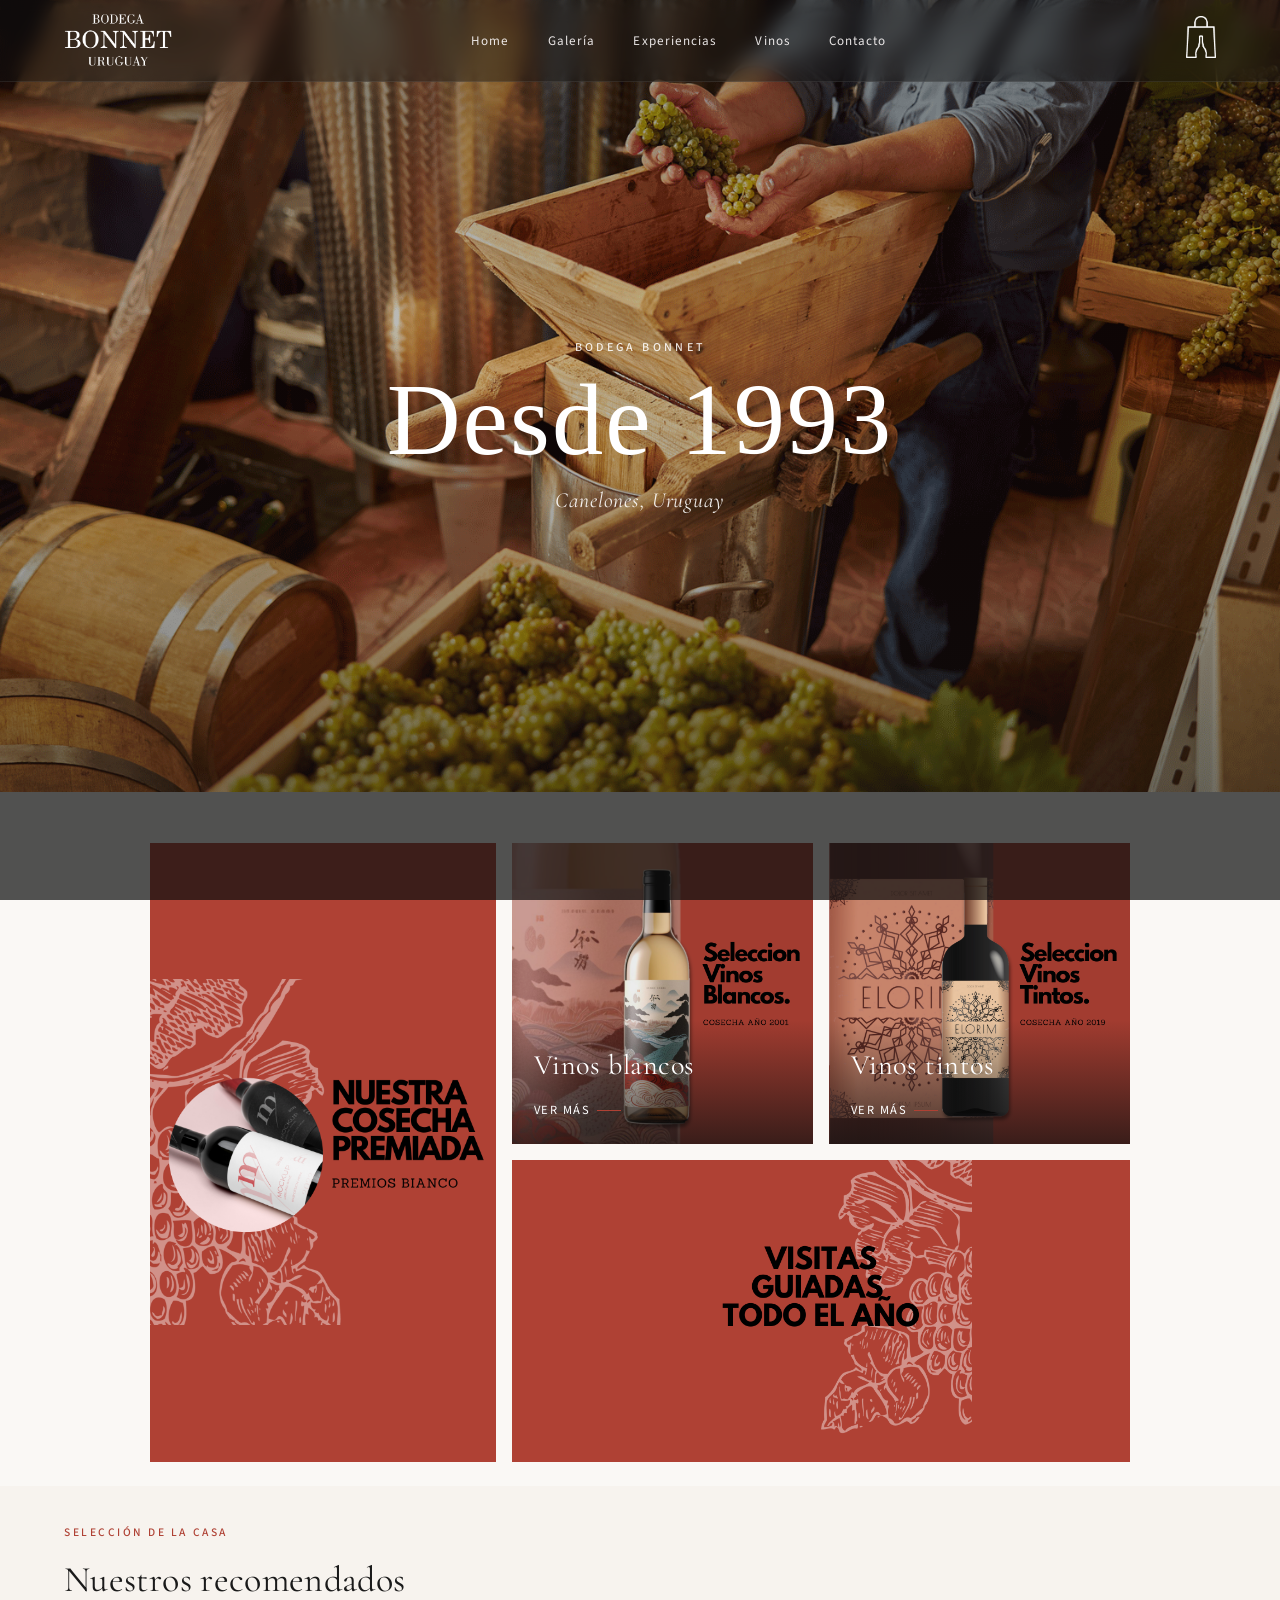
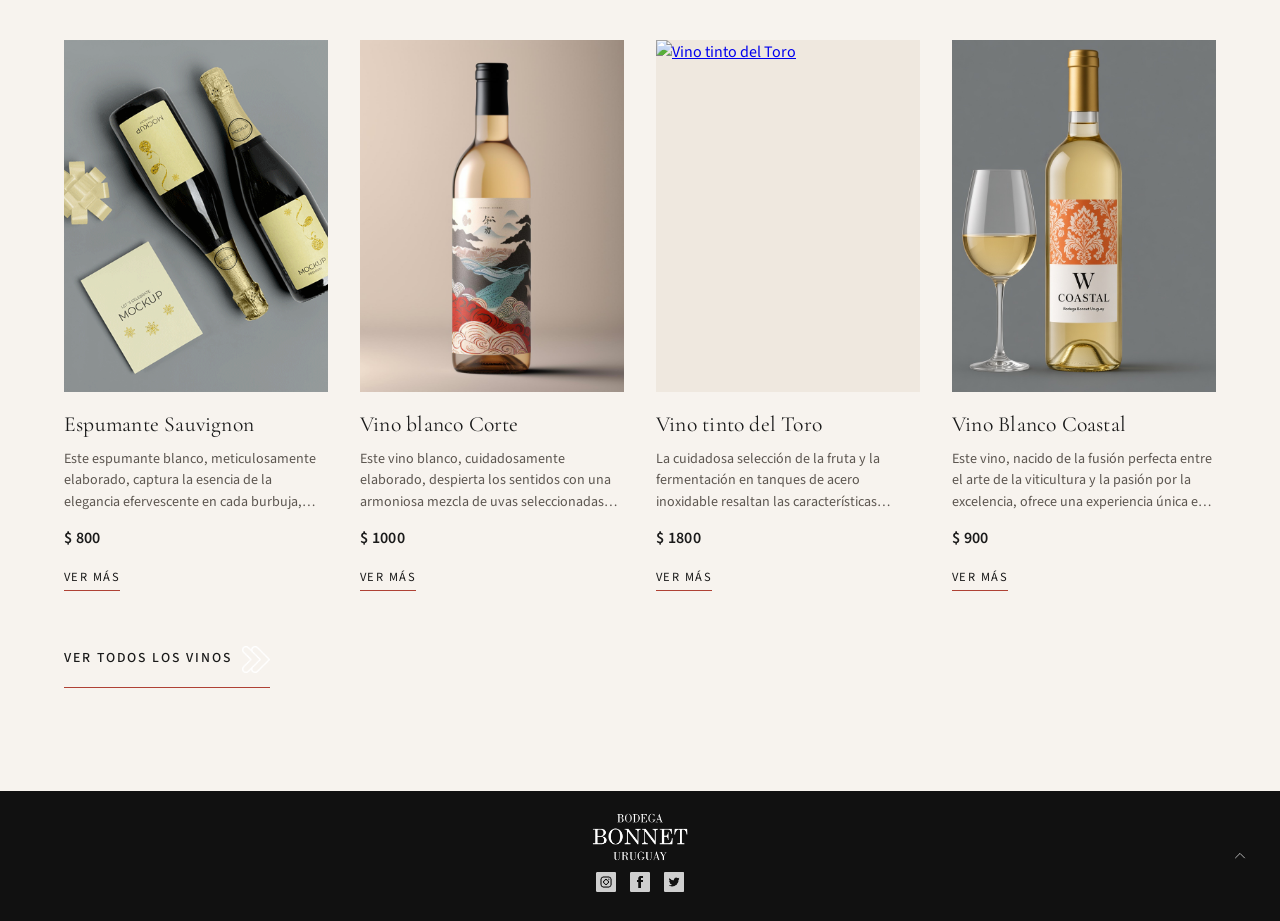
==== commit 24ee7e76: "Add files via upload" ====
--- a/index.html
+++ b/index.html
@@ -6,7 +6,7 @@
     <meta http-equiv="X-UA-Compatible" content="IE=edge">
     <meta name="viewport" content="width=device-width, initial-scale=1.0">
     <title>BONNET</title>
-    <link rel="icon" href="IMG/LOGO.svg">
+    <link rel="icon" href="img/LOGO.svg">
     <link rel="preconnect" href="https://fonts.googleapis.com">
     <link rel="preconnect" href="https://fonts.gstatic.com" crossorigin>
     <link href="https://fonts.googleapis.com/css2?family=Cormorant+Garamond:ital,wght@0,400;0,600;1,400&family=Source+Sans+3:wght@300;400;500;600&display=swap" rel="stylesheet">
--- a/estilos.css
+++ b/estilos.css
@@ -964,7 +964,7 @@
     top: 18%;
     width: min(42vw, 380px);
     height: min(42vw, 380px);
-    background-image: url(IMG/backgroungFormulario1.jpg);
+    background-image: url(img/backgroungFormulario1.jpg);
     background-size: cover;
     background-position: center;
     opacity: 0.12;
